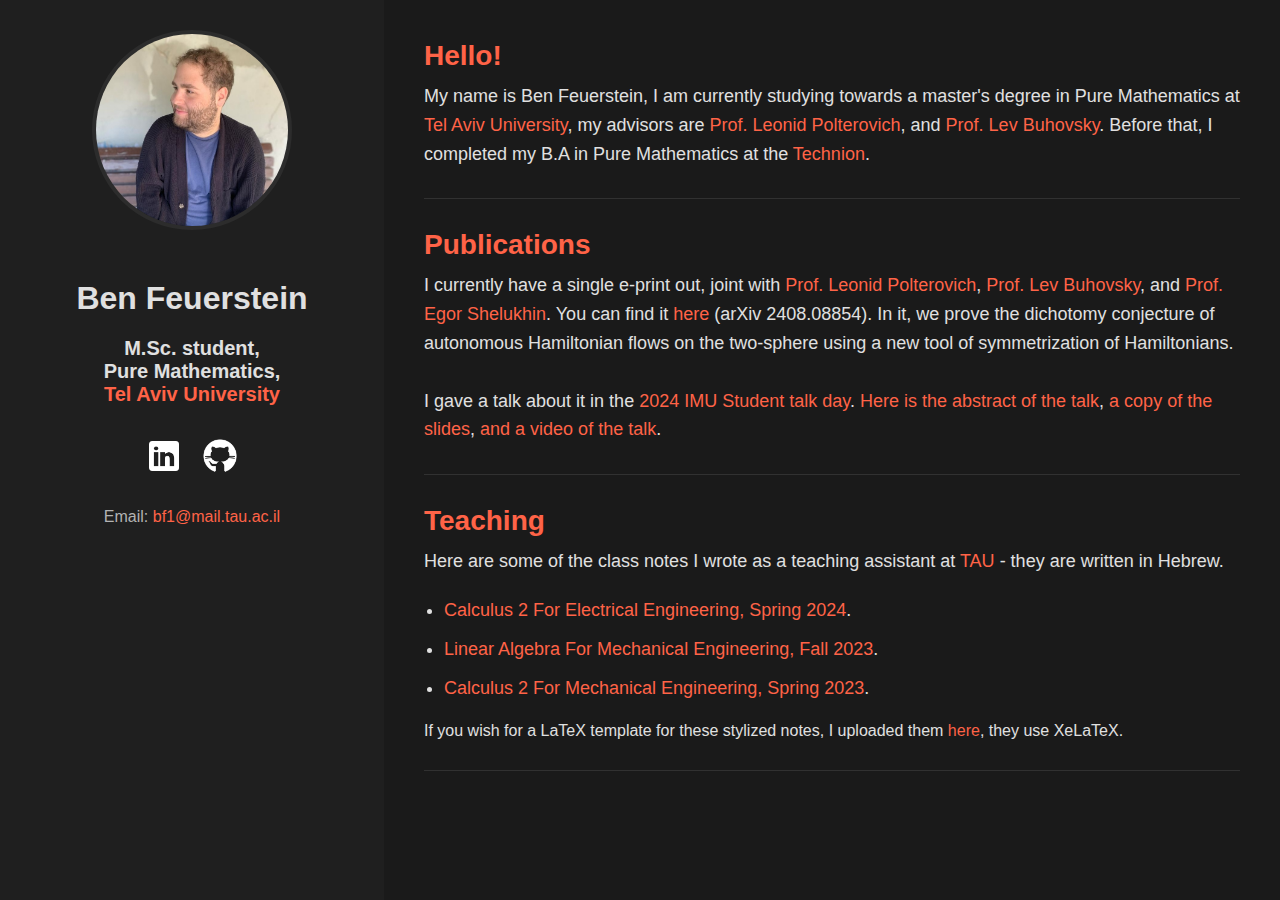
==== index.html @ ce075631 "Temp removed CV button" ====
<!DOCTYPE html>
<html lang="en">

<head>
    <meta charset="UTF-8">
    <meta name="viewport" content="width=device-width, initial-scale=1.0">
    <meta http-equiv="X-UA-Compatible" content="ie=edge">
    <title>Ben Feuerstein</title>
    <link rel="shortcut icon" href="Media/favicon.png">

    <link rel="stylesheet" href="style.css">

    <!-- favicon -->
</head>

<body>
    <div class="container">
        <!-- Sidebar -->
        <aside class="sidebar">
            <!-- Updated profile picture -->
            <div class="profile-pic-container">
                <img src="pp.jpg" alt="Profile Picture" class="profile-pic">
            </div>
            <!-- Website Title -->
            <h1 class="website-title">Ben Feuerstein</h1>
            <h2 class="website-subtitle"> M.Sc. student,<br> Pure Mathematics,<br>
                <a href="https://english.tau.ac.il/" target="_blank" class="university-link">Tel Aviv University</a>
            </h2>
            <!-- CV Button and Social Links Container -->
            <div class="cv-social-container">
                <!-- <a href="cv.pdf" class="cv-button" target="_blank">My CV</a> -->
                <div class="social-links">
                    <a href="https://www.linkedin.com/in/benfire/" target="_blank">
                        <img src="Media/imgs/linkedin.png" alt="LinkedIn" class="social-icon">
                    </a>
                    <a href="https://github.com/benfirev" target="_blank">
                        <img src="Media/imgs/github.png" alt="GitHub" class="social-icon">
                    </a>
                </div>
            </div>
            <!-- Contact Information -->
            <div class="contact-info">
                <p>Email: <a href="mailto:bf1@mail.tau.ac.il">bf1@mail.tau.ac.il</a> </p>
            </div>
        </aside>
        <!-- Main Content -->
        <main class="main-content">
            <!-- Category 1 -->
            <section class="category">
                <h2>Hello!</h2>
                <p>My name is Ben Feuerstein, I am currently studying towards a master's degree in Pure Mathematics at <a
                        href="https://english.tau.ac.il/" target="_blank" class="university-link">Tel Aviv University</a>,
                    my advisors are <a href="https://sites.google.com/site/polterov/home" target="_blank"
                        class="university-link">Prof. Leonid Polterovich</a>, and <a
                        href="http://www.math.tau.ac.il/~levbuh/" target="_blank" class="university-link">Prof. Lev
                        Buhovsky</a>. Before that, I completed my B.A in Pure Mathematics at the <a
                        href="https://www.technion.ac.il/en/home-2/" target="_blank"
                        class="university-link">Technion</a>. </p>
            </section>
            <!-- Divider Line -->
            <hr>
            <!-- Category 2 -->
            <section class="category">
                <h2>Publications</h2>
                <p>I currently have a single e-print out, joint with <a
                        href="https://sites.google.com/site/polterov/home" target="_blank" class="university-link">Prof.
                        Leonid Polterovich</a>, <a href="http://www.math.tau.ac.il/~levbuh/" target="_blank"
                        class="university-link">Prof. Lev Buhovsky</a>, and <a
                        href="https://sites.google.com/site/egorshel" target="_blank" class="university-link">Prof. Egor
                        Shelukhin</a>. You can find it <a href="https://arxiv.org/abs/2408.08854" target="_blank"
                        class="university-link">here</a> (arXiv 2408.08854). In it, we prove the dichotomy conjecture of
                    autonomous Hamiltonian flows on the two-sphere using a new tool of symmetrization of Hamiltonians.
                    <br> <br> I gave a talk about it in the <a href="https://www.imu.org.il/imu-student-talks-day-2024"
                        target="_blank" class="university-link">2024 IMU Student talk day</a>.
                        <a href="Media/pdfs/IMU/IMUAbstract.pdf" target="_blank" class="university-link">Here is the
                        abstract of the talk</a>, <a href="Media/pdfs/IMU/IMUPresFinal.pptx" target="_blank"
                        class="university-link">a copy of the slides</a>, 
                        <a href="https://www.youtube.com/watch?v=ZOsS3zYVc8I" target="_blank"
                        class="university-link">and a video of the talk</a>. </p>
            </section>
            <!-- Divider Line -->
            <hr>
            <!-- Category 3 -->
            <section class="category">
                <h2>Teaching</h2>
                <p>Here are some of the class notes I wrote as a teaching assistant at <a href="https://english.tau.ac.il/"
                        target="_blank" class="university-link">TAU</a> - they are written in Hebrew. </p>
                <p>
                <ul>
                    <li><a class="university-link" target="_blank" href="Media/pdfs/Teaching/Calc2EE.pdf">Calculus 2 For
                            Electrical Engineering, Spring 2024</a>. </li>
                    <li><a class="university-link" target="_blank" href="Media/pdfs/Teaching/LinearAlgebraMech.pdf">Linear
                            Algebra For Mechanical Engineering, Fall 2023</a>.</li>
                    <li><a class="university-link" target="_blank" href="Media/pdfs/Teaching/Calc2Mech.pdf">Calculus 2 For
                            Mechanical Engineering, Spring 2023</a>.</li>
                </ul> If you wish for a LaTeX template for these stylized notes, I uploaded them <a
                    class="university-link" target="_blank" href="Media/LaTeX Heb TA Template.zip">here</a>, they use XeLaTeX. </p>
            </section>
            <!-- Divider Line -->
            <hr>
            
        </main>
    </div>
</body>

</html>
---- style.css ----
/* General Reset */
* {
    margin: 0;
    padding: 0;
    box-sizing: border-box;
}



/* Body Style */
body {
    font-family: Arial, sans-serif;
    background-color: #121212; /* Background color for the whole page */
    color: #e0e0e0;
    height: auto; /* Ensure the body takes the full viewport height */
    display: flex;
    flex-direction: column;
    
}

/* Container Styling */
.container {
    display: flex;
    width: 100%;
    min-height: 100vh; /* Minimum height for container */
    height: auto;
    box-shadow: 0px 4px 20px rgba(0, 0, 0, 0.7);
    flex-direction: row; /* Horizontal layout for larger screens */
    
}

/* Sidebar Styling */
.sidebar {
    width: 30%; /* Increased width */
    background-color: #1f1f1f; /* Background for sidebar */
    padding: 30px; /* Increased padding */
    display: flex;
    flex-direction: column;
    align-items: center;
    justify-content: flex-start;
}

/* Profile Picture in Circle */
.profile-pic-container {
    width: 200px; /* Larger profile picture */
    height: 200px; /* Larger profile picture */
    margin-bottom: 30px; /* Increased margin */
}

.profile-pic {
    width: 100%;
    height: 100%;
    border-radius: 50%;
    object-fit: cover;
    border: 4px solid #2c2c2c;
}

/* Website Title in Sidebar */
.website-title {
    font-size: 32px; /* Increased font size */
    color: #e0e0e0;
    margin: 20px 0;
    text-align: center;
}

.website-subtitle {
    font-size: 20px; /* Decreased font size for subtitle */
    color: #e0e0e0;
    margin-bottom: 20px; /* Added margin */
    text-align: center;
}

/* University Link Styling */
.university-link {
    color: #ff6347; /* Same color as the CV button */
    text-decoration: none; /* No underline */
}

.university-link:hover {
    text-decoration: underline; /* Underline on hover */
}
.university-link:visited {
    color: #ff6347; 
}

/* CV Button Styling */
.cv-button {
    display: inline-block;
    padding: 12px 20px;
    background-color: #ff6347;
    color: #fff;
    font-size: 16px;
    text-decoration: none;
    border-radius: 5px;
    transition: background-color 0.3s ease;
}

.cv-button:hover {
    background-color: #ff8567; /* Lighter shade on hover */
}

/* CV and Socials Container */
.cv-social-container {
    display: flex; /* Align items in a row on larger screens */
    justify-content: center; /* Center items */
    align-items: center; /* Vertically center items */
    flex-direction: column; /* Stack vertically on larger screens */
}

/* Adjust social links to not wrap */
.social-links {
    display: flex; /* Ensure social links are in a row */
    gap: 20px; /* Space between icons */
    margin-top: 12px; /* Space above social icons */
}

/* Social Icon Size */
.social-icon {
    width: 36px; /* Adjusted size for better visibility */
    height: 36px; /* Adjusted size for better visibility */
    transition: filter 0.3s ease;
}

.social-icon:hover {
    filter: invert(50%); /* Changes color on hover */
}

/* Contact Information */
.contact-info {
    margin-top: 30px; /* Increased margin */
    text-align: center;
    color: #b3b3b3;
}

.contact-info a {
    color: #ff6347;
    text-decoration: none;
}

.contact-info a:hover {
    text-decoration: underline;
}

/* Main Content */
.main-content {
    width: 70%; /* Adjusted width */
    padding: 40px;
    background-color: #1a1a1a; /* Background for main content */
    min-height: 100vh; /* Ensure main content is at least full height of viewport */
    
}

/* Categories */
.category h2 {
    font-size: 28px; /* Adjusted font size */
    color: #ff6347;
    margin-bottom: 10px;
}

.category p {
    font-size: 18px;
    line-height: 1.6;
    color: #e0e0e0;
}

/* Divider Line */
hr {
    border: none;
    border-top: 1px solid rgba(255, 255, 255, 0.1); /* Faint thin line */
    margin: 30px 0; /* Increased margin */
}

/* Styling for Unordered Lists */
ul {
    list-style-type: disc; /* Default bullet points */
    margin: 20px 0; /* Margin above and below the list */
    padding-left: 20px; /* Indent the list items */
}

/* Styling for List Items */
li {
    font-size: 18px; /* Adjusted font size */
    color: #e0e0e0; /* Text color */
    line-height: 1.6; /* Line height for better readability */
    margin-bottom: 10px; /* Space between list items */
    transition: color 0.3s ease; /* Smooth color transition on hover */
}



/* === Media Queries for Mobile Responsiveness === */

/* For screens smaller than 768px (tablet or mobile) */
@media (max-width: 768px) {
    .container {
        flex-direction: column; /* Stack sidebar and content vertically */
    }
    
    .sidebar {
        width: 100%; /* Full width for sidebar on smaller screens */
        padding: 20px; /* Reduced padding for mobile */
        align-items: center; /* Center elements */
    }
    
    .profile-pic-container {
        width: 150px; /* Slightly larger for mobile */
        height: 150px; /* Slightly larger for mobile */
        margin-bottom: 20px; /* Adjusted margin */
    }

    .website-title {
        font-size: 28px; /* Adjusted font size */
        margin: 10px 0; /* Adjusted margin */
    }
    
    .website-subtitle {
        font-size: 18px; /* Adjusted font size for mobile */
        margin-bottom: 15px; /* Adjusted margin */
    }

    .cv-button {
        margin-top: 10px;
        font-size: 14px;
        padding: 10px 16px;
    }

    .contact-info {
        margin-top: 20px; /* Adjusted margin */
    }

    .contact-info p {
        font-size: 14px; /* Adjusted font size */
    }
    
    .main-content {
        width: 100%; /* Main content takes full width */
        padding: 20px; /* Adjusted padding */
    }

    .category h2 {
        font-size: 24px; /* Adjusted font size */
    }

    .category p {
        font-size: 16px; /* Adjusted font size */
    }

    .cv-social-container {
        flex-direction: row; /* Keep them on the same line for mobile */
        justify-content: center; /* Center align */
    }

    .social-links {
        margin-left: 20px; /* Space above social icons */
    }
}

/* For screens smaller than 480px (small phones) */
@media (max-width: 480px) {
    .social-links {
        gap: 10px; /* Slightly increased gap between icons for mobile */
        margin-left: 20px; /* Space above social icons */
    }

    .social-icon {
        width: 30px; /* Adjusted size for better visibility */
        height: 30px; /* Adjusted size for better visibility */
    }

    .cv-social-container {
        flex-direction: row; /* Ensure they are on the same line */
        justify-content: center; /* Center align */
    }
}
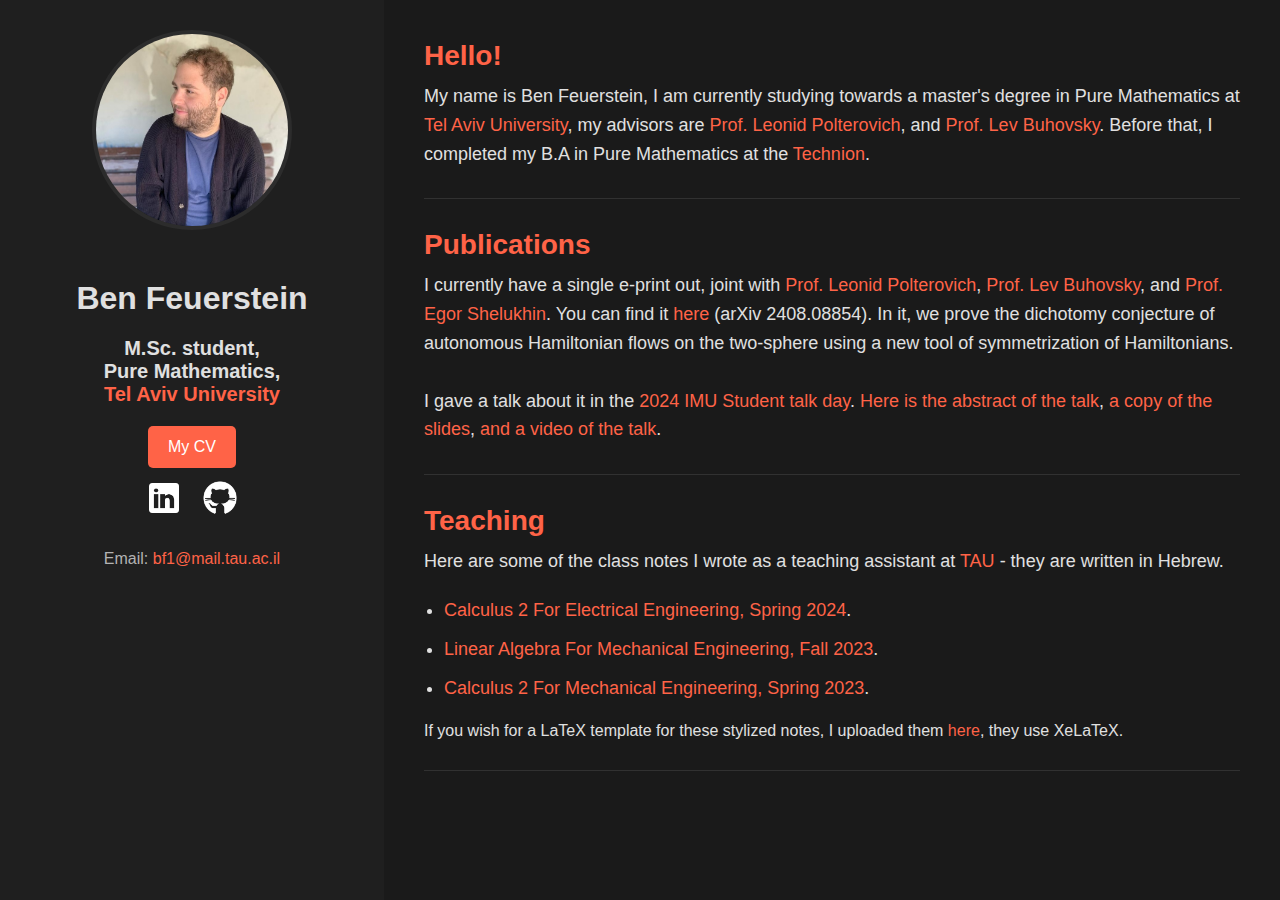
==== commit 06b86ae4: "Added CV" ====
--- a/index.html
+++ b/index.html
@@ -28,7 +28,7 @@
             </h2>
             <!-- CV Button and Social Links Container -->
             <div class="cv-social-container">
-                <!-- <a href="cv.pdf" class="cv-button" target="_blank">My CV</a> -->
+                <a href="Media/pdfs/Ben_CV.pdf" class="cv-button" target="_blank">My CV</a>
                 <div class="social-links">
                     <a href="https://www.linkedin.com/in/benfire/" target="_blank">
                         <img src="Media/imgs/linkedin.png" alt="LinkedIn" class="social-icon">
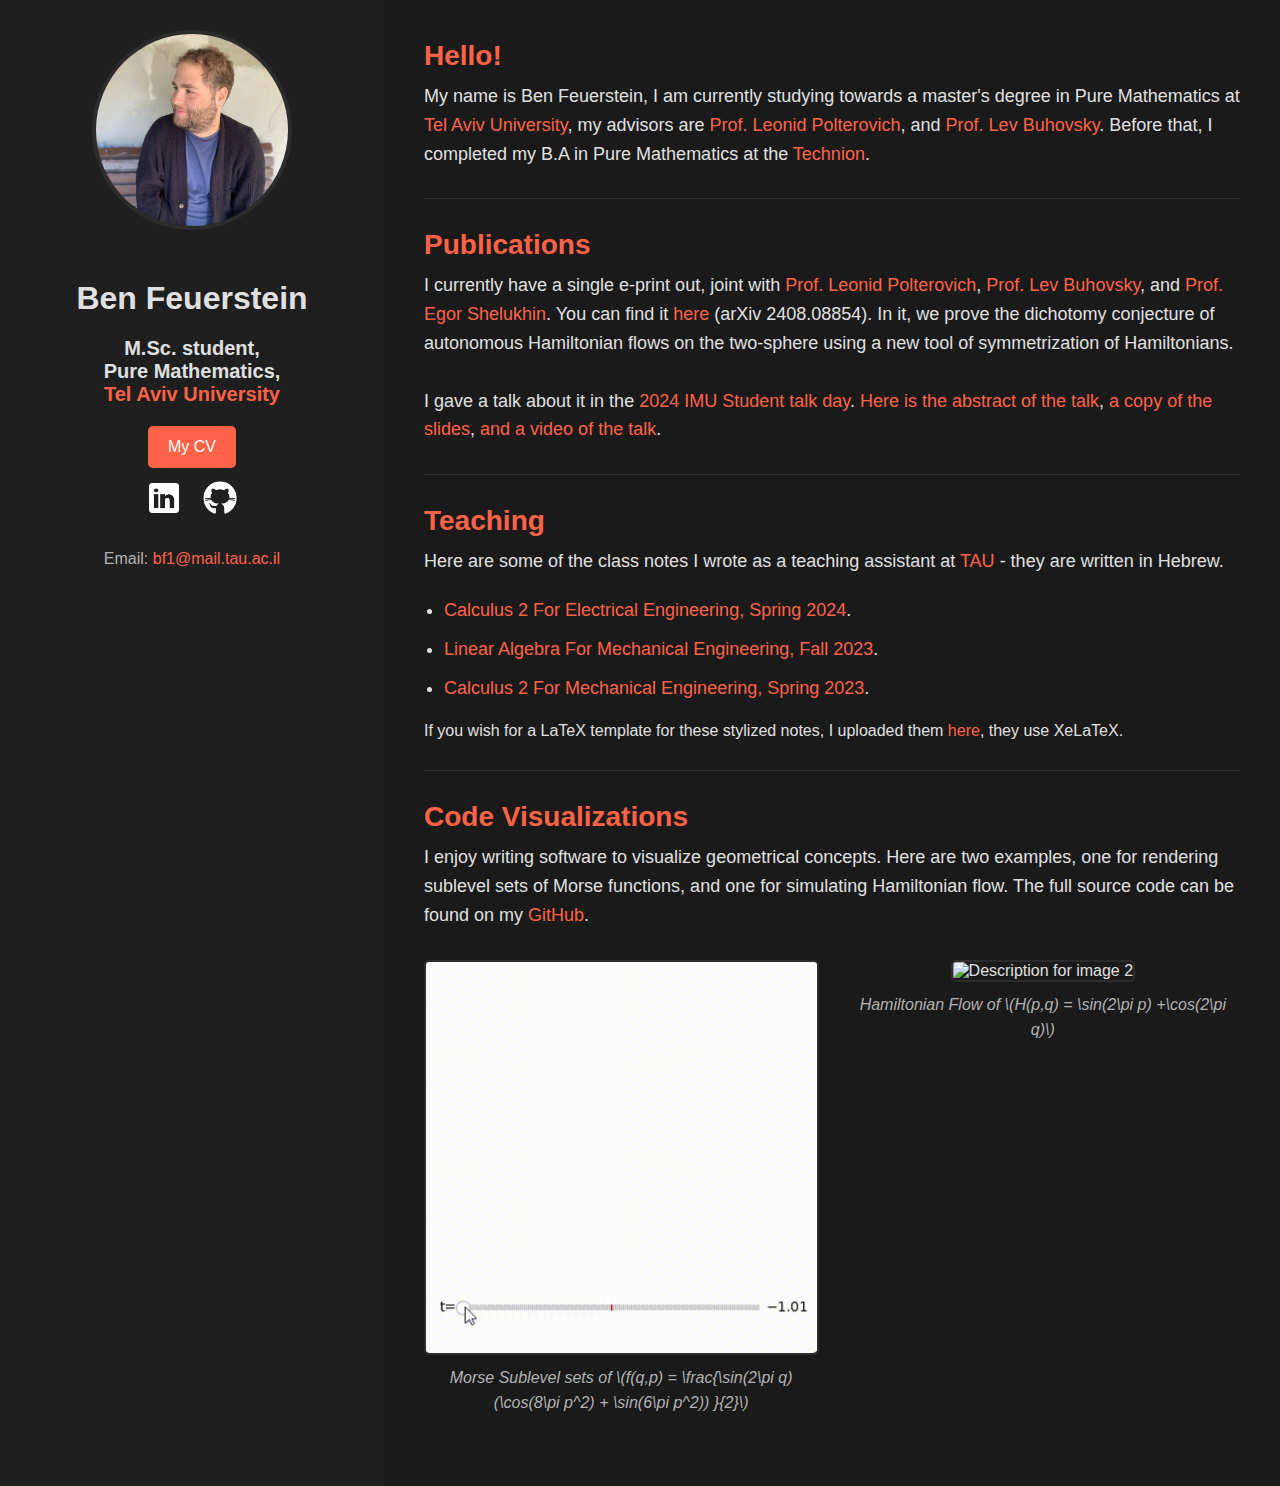
==== commit 9650823b: "Added Code VIsualizations" ====
--- a/index.html
+++ b/index.html
@@ -9,6 +9,7 @@
     <link rel="shortcut icon" href="Media/favicon.png">
 
     <link rel="stylesheet" href="style.css">
+    <script id="MathJax-script" async src="https://cdn.jsdelivr.net/npm/mathjax@3/es5/tex-mml-chtml.js"></script>
 
     <!-- favicon -->
 </head>
@@ -98,6 +99,25 @@
             </section>
             <!-- Divider Line -->
             <hr>
+            <section class="category">
+                <h2>Code Visualizations</h2>
+                <p> I enjoy writing software to visualize geometrical concepts. Here are two examples, one for rendering sublevel sets of Morse functions, and one for simulating Hamiltonian flow. The full source code can be found on my  <a href="https://github.com/benfirev"
+                    target="_blank" class="university-link">GitHub</a>.
+                    
+                <br>
+                <!-- <img src="Media/imgs/MorseDemo.gif" alt="Morse Demo" > -->
+                <div class="image-row">
+                    <div class="image-caption-container">
+                        <img src="Media/imgs/MorseDemo.gif"" alt="Description for image 1">
+                        <p class="caption">Morse Sublevel sets of \(f(q,p) = \frac{\sin(2\pi q)(\cos(8\pi p^2) + \sin(6\pi p^2)) }{2}\)</p>
+                    </div>
+                    <div class="image-caption-container">
+                        <img src="Media/imgs/HamDemo.gif"" alt="Description for image 2">
+                        <p class="caption">Hamiltonian Flow of  \(H(p,q) = \sin(2\pi p) +\cos(2\pi q)\)</p>
+                    </div>
+                </div>
+            </section>
+            
             
         </main>
     </div>
--- a/style.css
+++ b/style.css
@@ -272,3 +272,40 @@
         justify-content: center; /* Center align */
     }
 }
+
+.image-row {
+    display: flex; /* Arrange children in a row */
+    flex-wrap: wrap; /* Allow wrapping to next row if necessary */
+    justify-content: center; /* Space between items */
+    gap: 30px; /* Space between image-caption containers */
+    margin: 20px 0; /* Space above and below the row */
+}
+
+/* Individual image-caption container */
+.image-caption-container {
+    display: flex;
+    flex-direction: column; /* Stack image and caption vertically */
+    align-items: center; /* Center align both image and caption */
+    max-width: 48%; /* Set max width to allow two to fit in a row */
+    margin: 10px 0; /* Add space above and below */
+}
+
+.image-caption-container img {
+    max-width: 395px; /* Ensure image is responsive */
+    height: auto; /* Maintain aspect ratio */
+    border-radius: 5px; /* Optional: Rounded corners */
+    border: 2px solid #2c2c2c; /* Optional: Border for image */
+}
+
+.image-caption-container .caption {
+    margin-top: 10px; /* Space between image and caption */
+    font-size: 16px; /* Caption font size */
+    color: #b3b3b3; /* Caption text color */
+    text-align: center; /* Center-align the caption text */
+    font-style: italic; /* Optional: Make caption italic */
+}
+@media (max-width: 768px) {
+    .image-caption-container {
+        max-width: 100%; /* Full width on small screens */
+    }
+}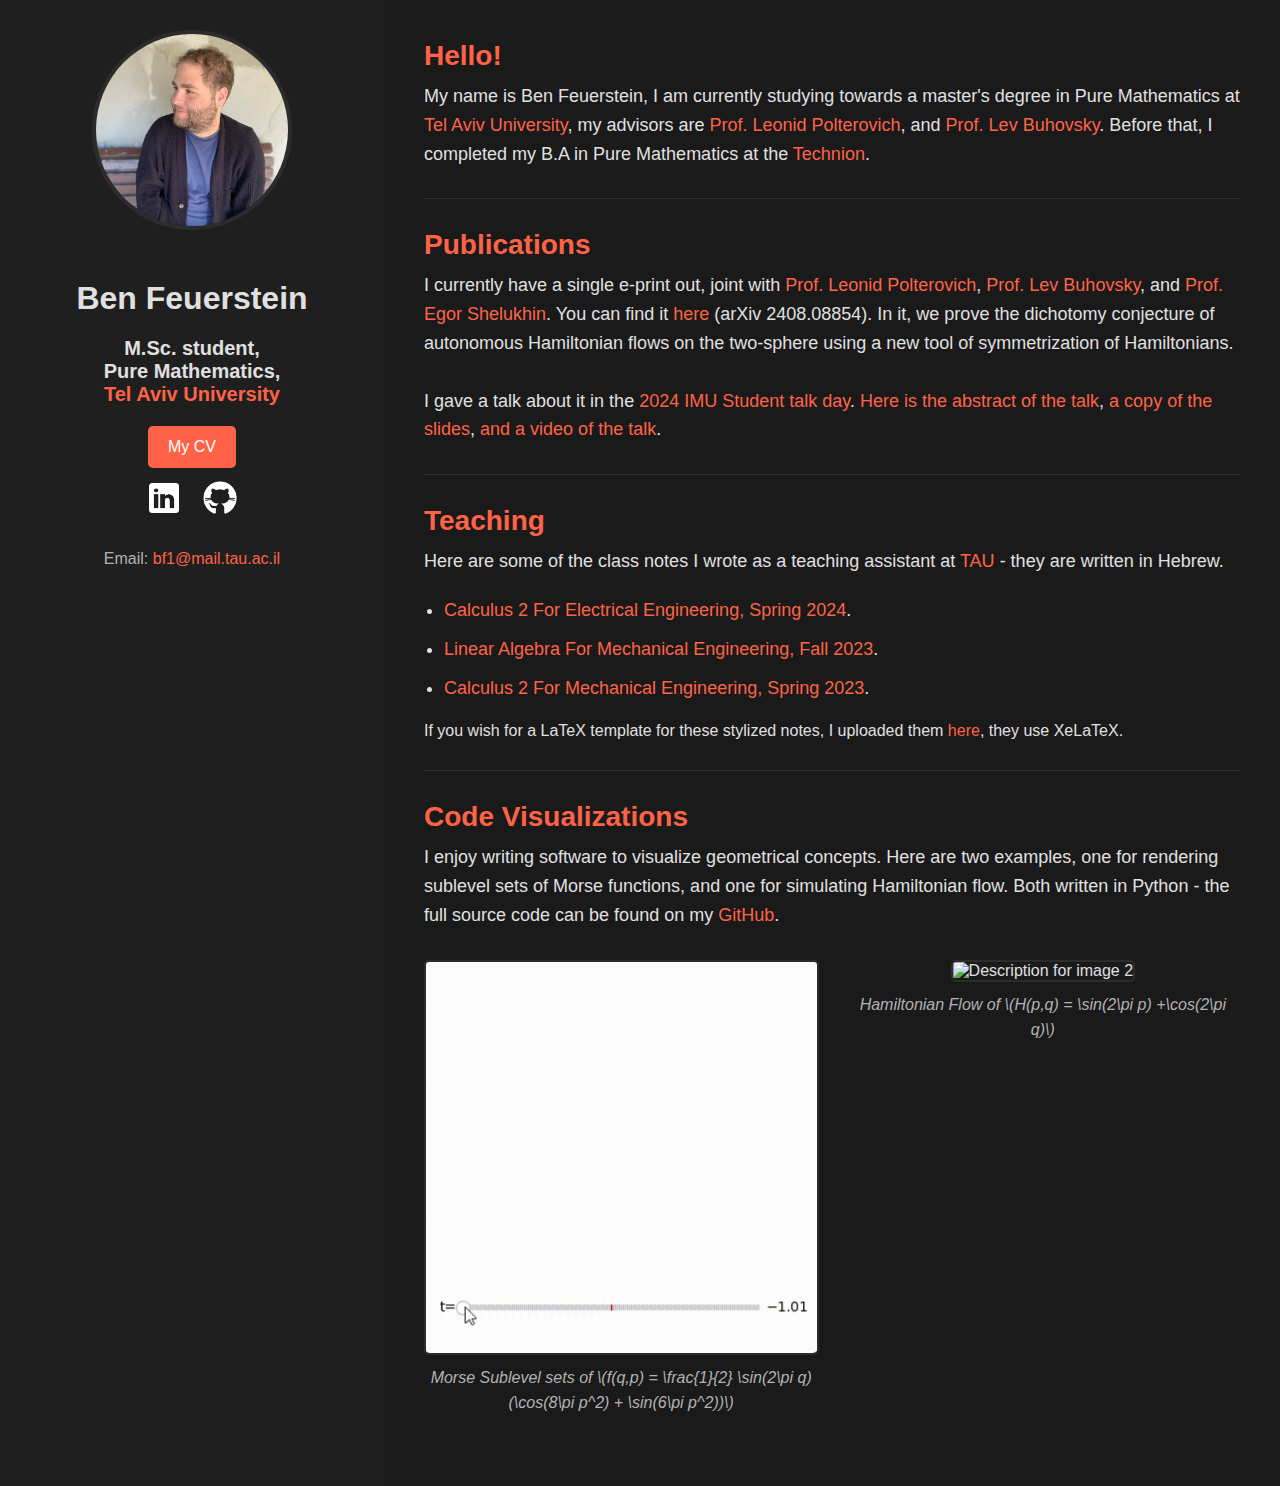
==== commit 1c30e21b: "misc" ====
--- a/index.html
+++ b/index.html
@@ -101,7 +101,7 @@
             <hr>
             <section class="category">
                 <h2>Code Visualizations</h2>
-                <p> I enjoy writing software to visualize geometrical concepts. Here are two examples, one for rendering sublevel sets of Morse functions, and one for simulating Hamiltonian flow. The full source code can be found on my  <a href="https://github.com/benfirev"
+                <p> I enjoy writing software to visualize geometrical concepts. Here are two examples, one for rendering sublevel sets of Morse functions, and one for simulating Hamiltonian flow. Both written in Python - the full source code can be found on my  <a href="https://github.com/benfirev"
                     target="_blank" class="university-link">GitHub</a>.
                     
                 <br>
@@ -109,7 +109,7 @@
                 <div class="image-row">
                     <div class="image-caption-container">
                         <img src="Media/imgs/MorseDemo.gif"" alt="Description for image 1">
-                        <p class="caption">Morse Sublevel sets of \(f(q,p) = \frac{\sin(2\pi q)(\cos(8\pi p^2) + \sin(6\pi p^2)) }{2}\)</p>
+                        <p class="caption">Morse Sublevel sets of \(f(q,p) = \frac{1}{2} \sin(2\pi q)(\cos(8\pi p^2) + \sin(6\pi p^2))\)</p>
                     </div>
                     <div class="image-caption-container">
                         <img src="Media/imgs/HamDemo.gif"" alt="Description for image 2">
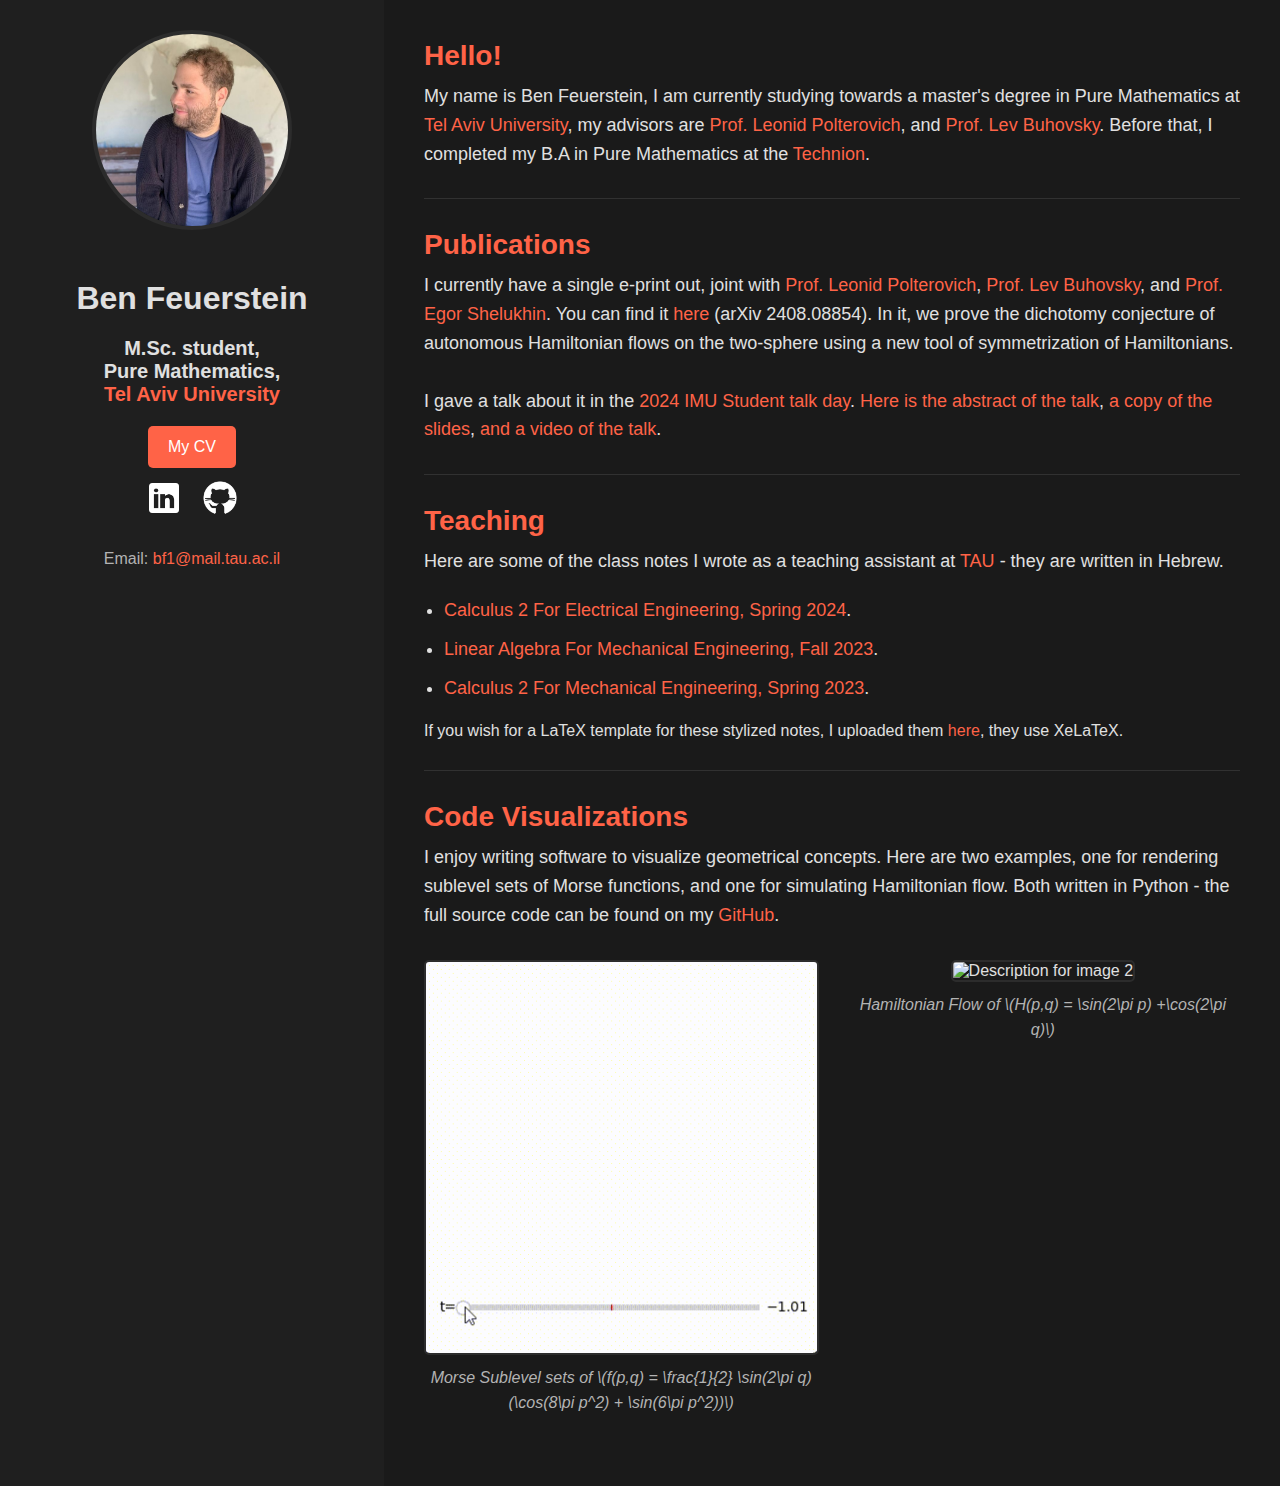
==== commit 54e79b98: "Update index.html" ====
--- a/index.html
+++ b/index.html
@@ -109,7 +109,7 @@
                 <div class="image-row">
                     <div class="image-caption-container">
                         <img src="Media/imgs/MorseDemo.gif"" alt="Description for image 1">
-                        <p class="caption">Morse Sublevel sets of \(f(q,p) = \frac{1}{2} \sin(2\pi q)(\cos(8\pi p^2) + \sin(6\pi p^2))\)</p>
+                        <p class="caption">Morse Sublevel sets of \(f(p,q) = \frac{1}{2} \sin(2\pi q)(\cos(8\pi p^2) + \sin(6\pi p^2))\)</p>
                     </div>
                     <div class="image-caption-container">
                         <img src="Media/imgs/HamDemo.gif"" alt="Description for image 2">
@@ -123,4 +123,4 @@
     </div>
 </body>
 
-</html>+</html>
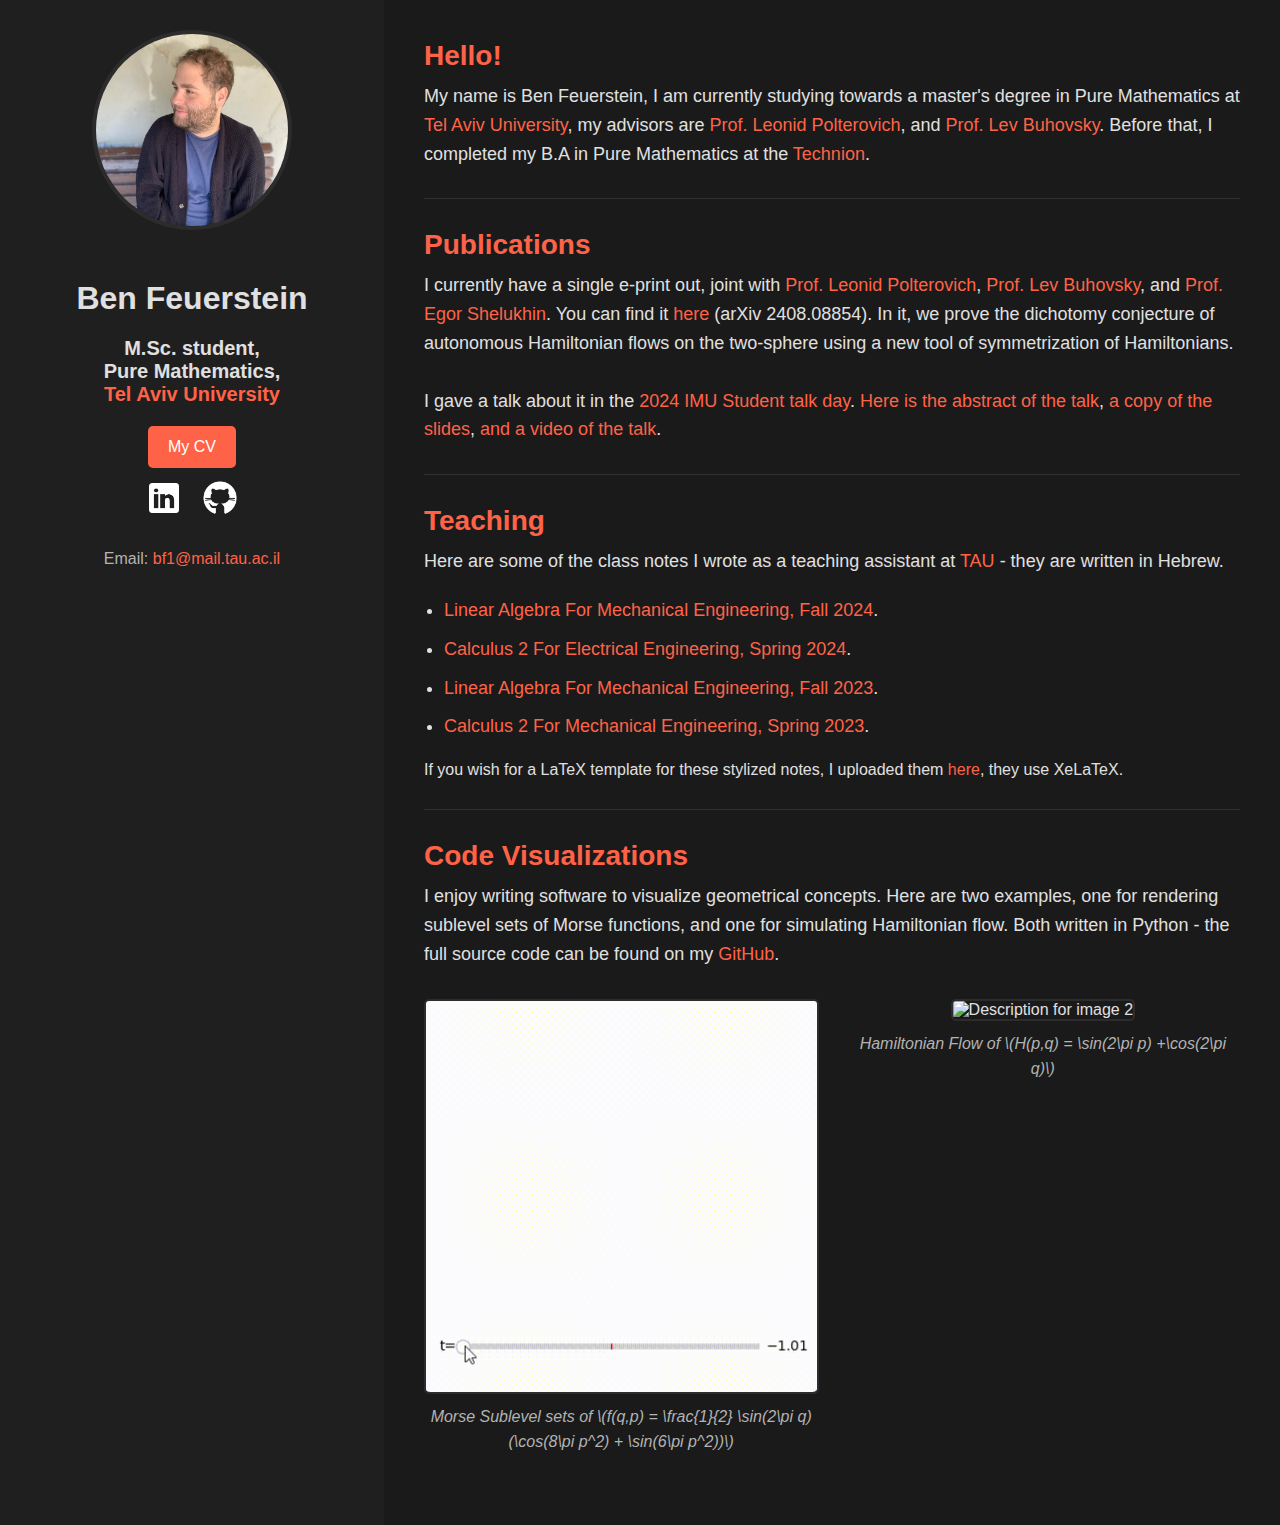
==== commit 689d6b11: "Added Linear Algebra Fall 2024 Notes" ====
--- a/index.html
+++ b/index.html
@@ -88,9 +88,11 @@
                         target="_blank" class="university-link">TAU</a> - they are written in Hebrew. </p>
                 <p>
                 <ul>
+                    <li><a class="university-link" target="_blank" href="Media/pdfs/Teaching/LinearAlgebra-Fall2024.pdf">Linear
+                        Algebra For Mechanical Engineering, Fall 2024</a>.</li>
                     <li><a class="university-link" target="_blank" href="Media/pdfs/Teaching/Calc2EE.pdf">Calculus 2 For
                             Electrical Engineering, Spring 2024</a>. </li>
-                    <li><a class="university-link" target="_blank" href="Media/pdfs/Teaching/LinearAlgebraMech.pdf">Linear
+                    <li><a class="university-link" target="_blank" href="Media/pdfs/Teaching/LinearAlgebraMech2023.pdf">Linear
                             Algebra For Mechanical Engineering, Fall 2023</a>.</li>
                     <li><a class="university-link" target="_blank" href="Media/pdfs/Teaching/Calc2Mech.pdf">Calculus 2 For
                             Mechanical Engineering, Spring 2023</a>.</li>
@@ -109,7 +111,7 @@
                 <div class="image-row">
                     <div class="image-caption-container">
                         <img src="Media/imgs/MorseDemo.gif"" alt="Description for image 1">
-                        <p class="caption">Morse Sublevel sets of \(f(p,q) = \frac{1}{2} \sin(2\pi q)(\cos(8\pi p^2) + \sin(6\pi p^2))\)</p>
+                        <p class="caption">Morse Sublevel sets of \(f(q,p) = \frac{1}{2} \sin(2\pi q)(\cos(8\pi p^2) + \sin(6\pi p^2))\)</p>
                     </div>
                     <div class="image-caption-container">
                         <img src="Media/imgs/HamDemo.gif"" alt="Description for image 2">
@@ -123,4 +125,4 @@
     </div>
 </body>
 
-</html>
+</html>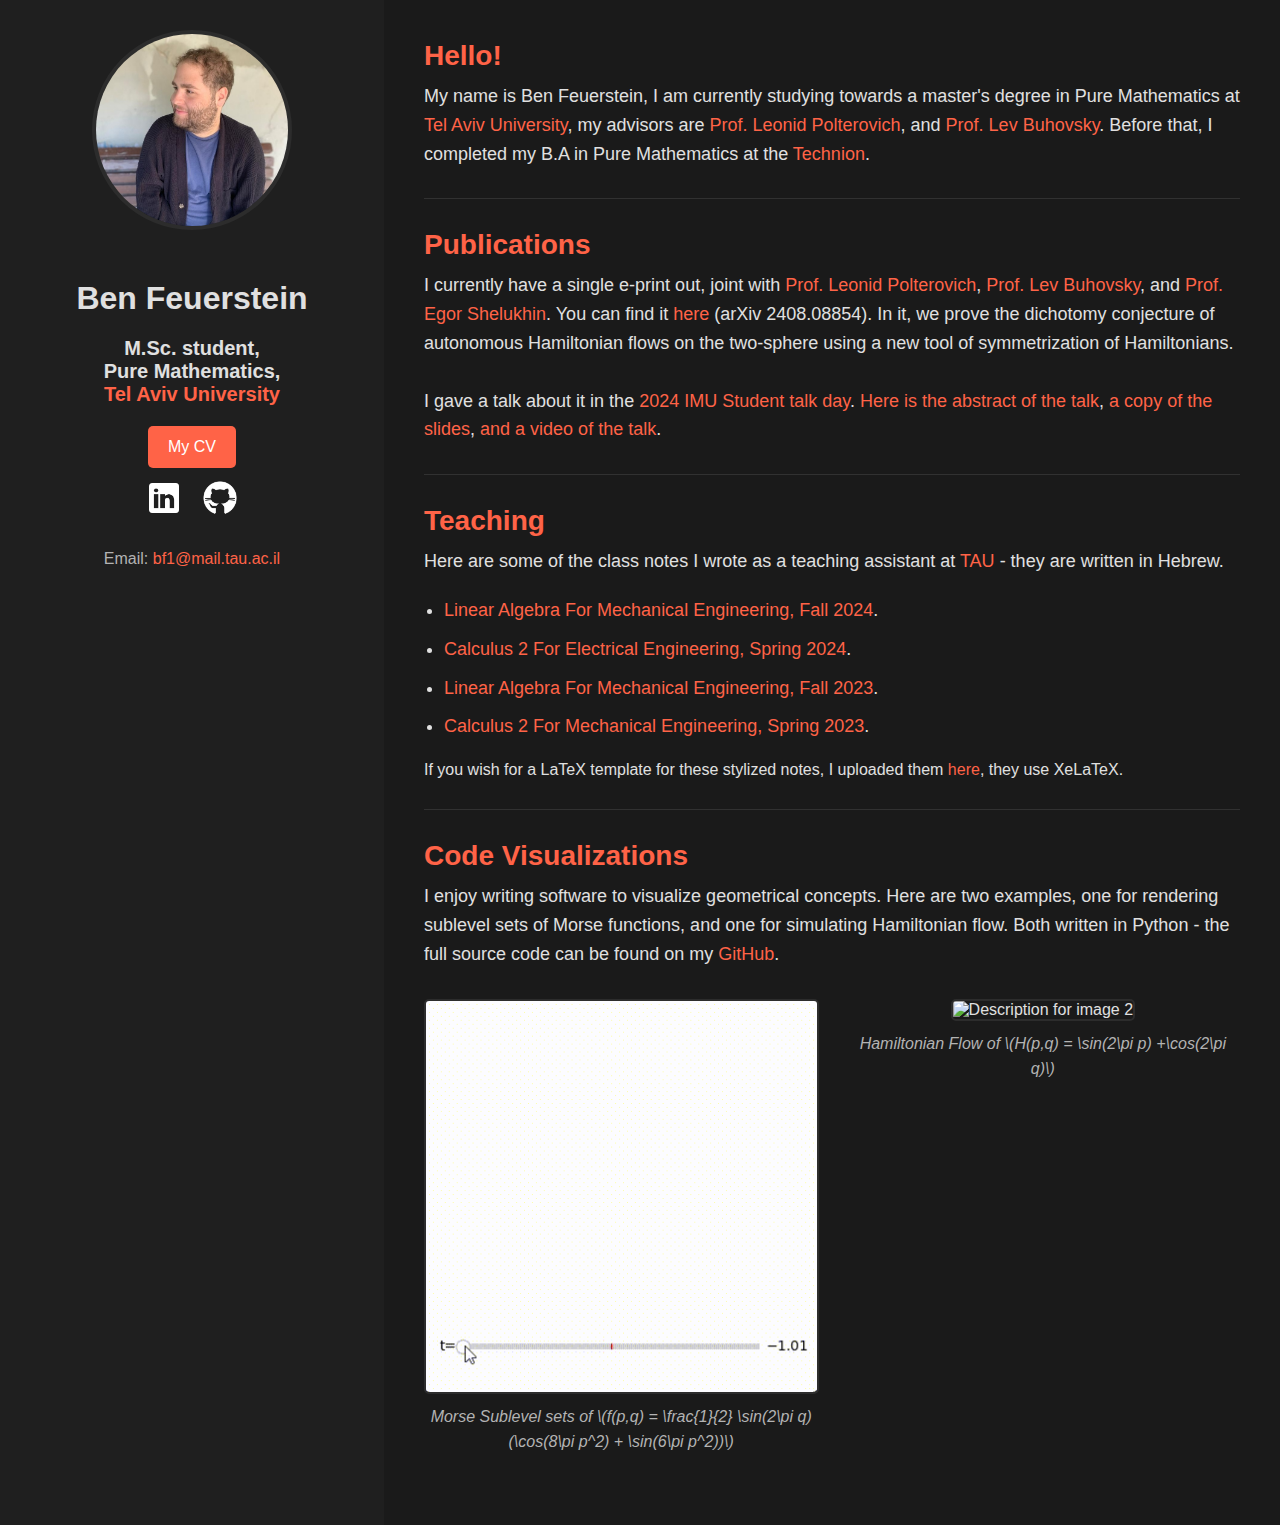
==== commit c49f3f37: "Merge branch 'main' of https://github.com/benfirev/PersonalWebsite" ====
--- a/index.html
+++ b/index.html
@@ -111,7 +111,7 @@
                 <div class="image-row">
                     <div class="image-caption-container">
                         <img src="Media/imgs/MorseDemo.gif"" alt="Description for image 1">
-                        <p class="caption">Morse Sublevel sets of \(f(q,p) = \frac{1}{2} \sin(2\pi q)(\cos(8\pi p^2) + \sin(6\pi p^2))\)</p>
+                        <p class="caption">Morse Sublevel sets of \(f(p,q) = \frac{1}{2} \sin(2\pi q)(\cos(8\pi p^2) + \sin(6\pi p^2))\)</p>
                     </div>
                     <div class="image-caption-container">
                         <img src="Media/imgs/HamDemo.gif"" alt="Description for image 2">
@@ -125,4 +125,4 @@
     </div>
 </body>
 
-</html>+</html>
